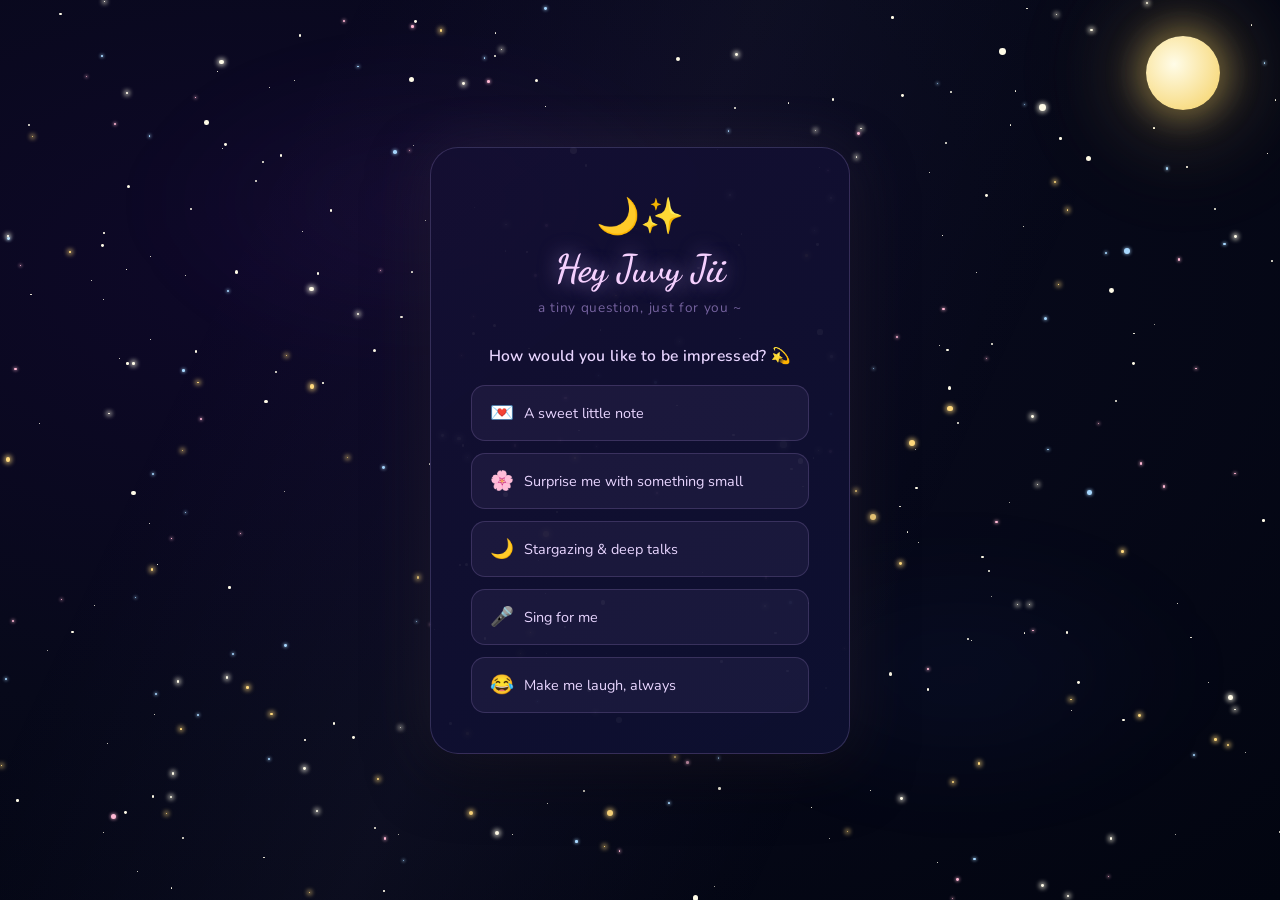
==== juvi.html @ a8e086d2 "this is something crazy" ====
<!DOCTYPE html>
<html lang="en">
<head>
  <meta charset="UTF-8" />
  <meta name="viewport" content="width=device-width, initial-scale=1.0"/>
  <title>Hey Juvy Jii 🌙</title>
  <link href="https://fonts.googleapis.com/css2?family=Dancing+Script:wght@600&family=Nunito:wght@300;400;600&display=swap" rel="stylesheet"/>
  <style>
    * { margin: 0; padding: 0; box-sizing: border-box; }

    :root {
      --night: #07091a;
      --deep: #0d1030;
      --glow: #c8a8f9;
      --soft: #f5d0fe;
      --blush: #fda4af;
      --star: #fffbe8;
      --text: #e8d5ff;
    }

    body {
      background: radial-gradient(ellipse at 20% 30%, #0e0828 0%, #07091a 50%, #020510 100%);
      min-height: 100vh;
      font-family: 'Nunito', sans-serif;
      display: flex;
      align-items: center;
      justify-content: center;
      overflow: hidden;
      position: relative;
    }

    /* Nebula clouds */
    .nebula {
      position: fixed;
      inset: 0;
      z-index: 0;
      pointer-events: none;
    }
    .nebula::before {
      content: '';
      position: absolute;
      top: 5%; left: 10%;
      width: 45vw; height: 35vh;
      background: radial-gradient(ellipse, rgba(120,60,200,0.07) 0%, transparent 70%);
      border-radius: 50%;
      filter: blur(30px);
    }
    .nebula::after {
      content: '';
      position: absolute;
      bottom: 10%; right: 5%;
      width: 40vw; height: 30vh;
      background: radial-gradient(ellipse, rgba(60,100,220,0.06) 0%, transparent 70%);
      border-radius: 50%;
      filter: blur(40px);
    }

    /* Stars layer */
    .stars {
      position: fixed;
      inset: 0;
      pointer-events: none;
      z-index: 1;
    }

    .star {
      position: absolute;
      background: var(--star);
      border-radius: 50%;
      animation: twinkle var(--dur) ease-in-out infinite alternate;
    }

    /* Big glowing stars */
    .star.big {
      box-shadow: 0 0 4px 2px rgba(255,251,232,0.6);
    }

    /* Colored stars */
    .star.blue  { background: #a8d8ff; box-shadow: 0 0 3px 1px rgba(168,216,255,0.5); }
    .star.pink  { background: #ffb8d4; box-shadow: 0 0 3px 1px rgba(255,184,212,0.5); }
    .star.gold  { background: #ffd97d; box-shadow: 0 0 4px 2px rgba(255,217,125,0.6); }

    @keyframes twinkle {
      from { opacity: 0.08; transform: scale(0.7); }
      to   { opacity: 1;    transform: scale(1.3); }
    }

    /* Multiple shooting stars */
    .shoot {
      position: fixed;
      height: 1.5px;
      background: linear-gradient(90deg, transparent, #fff, transparent);
      z-index: 1;
      opacity: 0;
    }
    .shoot:nth-child(1) {
      top: 8%; left: -5%; width: 160px;
      animation: shoot1 6s linear infinite;
    }
    .shoot:nth-child(2) {
      top: 20%; left: -5%; width: 120px;
      animation: shoot1 9s 3s linear infinite;
    }
    .shoot:nth-child(3) {
      top: 5%; left: -5%; width: 200px;
      animation: shoot1 7s 5s linear infinite;
    }

    @keyframes shoot1 {
      0%   { transform: translate(0,0) rotate(22deg); opacity:0; }
      8%   { opacity: 1; }
      55%  { opacity: 0; }
      100% { transform: translate(130vw, 45vh) rotate(22deg); opacity:0; }
    }

    /* Milky way stripe */
    .milky {
      position: fixed;
      top: 0; left: 0;
      width: 100%; height: 100%;
      background: linear-gradient(115deg,
        transparent 20%,
        rgba(180,160,255,0.025) 35%,
        rgba(200,180,255,0.04) 45%,
        rgba(180,160,255,0.025) 55%,
        transparent 70%
      );
      pointer-events: none;
      z-index: 1;
    }

    /* Moon */
    .moon {
      position: fixed;
      top: 36px;
      right: 60px;
      width: 74px;
      height: 74px;
      border-radius: 50%;
      background: radial-gradient(circle at 38% 38%, #fffce8, #f5d060);
      box-shadow:
        0 0 30px 10px rgba(245,208,96,0.35),
        0 0 80px 30px rgba(245,208,96,0.12),
        0 0 120px 50px rgba(245,208,96,0.06);
      animation: moonGlow 4s ease-in-out infinite alternate;
      z-index: 2;
    }
    @keyframes moonGlow {
      from { box-shadow: 0 0 30px 10px rgba(245,208,96,0.35), 0 0 80px 30px rgba(245,208,96,0.12), 0 0 120px 50px rgba(245,208,96,0.06); }
      to   { box-shadow: 0 0 55px 20px rgba(245,208,96,0.55), 0 0 110px 40px rgba(245,208,96,0.2),  0 0 160px 60px rgba(245,208,96,0.08); }
    }

    /* Card */
    .card {
      position: relative;
      z-index: 20;
      background: linear-gradient(145deg, rgba(20,15,50,0.95), rgba(13,16,48,0.97));
      border: 1px solid rgba(200, 168, 249, 0.2);
      border-radius: 28px;
      padding: 44px 40px 40px;
      max-width: 420px;
      width: 92%;
      box-shadow: 0 0 60px rgba(200,168,249,0.1), 0 20px 60px rgba(0,0,0,0.5);
      animation: fadeUp 1s ease forwards;
      opacity: 0;
      transform: translateY(30px);
    }
    @keyframes fadeUp {
      to { opacity: 1; transform: translateY(0); }
    }

    .emoji-top {
      font-size: 2.2rem;
      text-align: center;
      margin-bottom: 6px;
    }

    h1 {
      font-family: 'Dancing Script', cursive;
      font-size: 2.4rem;
      text-align: center;
      color: var(--soft);
      text-shadow: 0 0 20px rgba(200,168,249,0.6);
      margin-bottom: 6px;
    }

    .subtitle {
      text-align: center;
      font-size: 0.85rem;
      color: rgba(200,168,249,0.55);
      letter-spacing: 0.05em;
      margin-bottom: 28px;
    }

    .question {
      font-size: 0.98rem;
      color: var(--text);
      text-align: center;
      margin-bottom: 18px;
      font-weight: 600;
      letter-spacing: 0.02em;
    }

    .options {
      display: flex;
      flex-direction: column;
      gap: 12px;
    }

    .option {
      background: rgba(200, 168, 249, 0.06);
      border: 1px solid rgba(200, 168, 249, 0.18);
      border-radius: 14px;
      padding: 14px 18px;
      color: var(--text);
      font-family: 'Nunito', sans-serif;
      font-size: 0.9rem;
      cursor: pointer;
      text-align: left;
      transition: all 0.25s ease;
      display: flex;
      align-items: center;
      gap: 10px;
    }

    .option:hover {
      background: rgba(200, 168, 249, 0.15);
      border-color: rgba(200, 168, 249, 0.5);
      transform: translateX(4px);
      color: var(--soft);
    }

    .option.selected {
      background: linear-gradient(135deg, rgba(200,168,249,0.2), rgba(253,164,175,0.1));
      border-color: var(--glow);
      color: #fff;
    }

    .opt-icon { font-size: 1.2rem; }

    /* Reply */
    .reply {
      display: none;
      margin-top: 24px;
      text-align: center;
      animation: fadeUp 0.6s ease forwards;
    }

    .reply.show { display: block; }

    .reply-text {
      font-family: 'Dancing Script', cursive;
      font-size: 1.45rem;
      color: var(--blush);
      text-shadow: 0 0 14px rgba(253,164,175,0.5);
      line-height: 1.5;
    }

    .reply-sub {
      margin-top: 6px;
      font-size: 0.8rem;
      color: rgba(200,168,249,0.45);
    }

    .sparkle {
      font-size: 1.4rem;
      animation: pulse 1.5s ease infinite;
    }
    @keyframes pulse {
      0%,100% { transform: scale(1); }
      50%      { transform: scale(1.2); }
    }
  </style>
</head>
<body>

  <div class="nebula"></div>
  <div class="milky"></div>
  <div class="stars" id="stars"></div>
  <div class="shoot"></div>
  <div class="shoot"></div>
  <div class="shoot"></div>
  <div class="moon"></div>

  <div class="card">
    <div class="emoji-top">🌙✨</div>
    <h1>Hey Juvy Jii</h1>
    <p class="subtitle">a tiny question, just for you ~</p>

    <p class="question">How would you like to be impressed? 💫</p>

    <div class="options" id="options">
      <button class="option" onclick="pick(this, '💌 Aww, a sweet handwritten note goes straight to my heart!')">
        <span class="opt-icon">💌</span> A sweet little note
      </button>
      <button class="option" onclick="pick(this, '🌸 Yes please! Little surprises make everything better~')">
        <span class="opt-icon">🌸</span> Surprise me with something small
      </button>
      <button class="option" onclick="pick(this, '🌙 Aww stargazing together sounds magical...')">
        <span class="opt-icon">🌙</span> Stargazing & deep talks
      </button>
      <button class="option" onclick="pick(this, '🎤 Omg singing just for me?? That would be so sweet!')">
        <span class="opt-icon">🎤</span> Sing for me
      </button>
      <button class="option" onclick="pick(this, '😂 YES! Laughing together is the best feeling ever~')">
        <span class="opt-icon">😂</span> Make me laugh, always
      </button>
    </div>

    <div class="reply" id="reply">
      <div class="sparkle">🌟</div>
      <p class="reply-text" id="reply-text"></p>
      <p class="reply-sub">noted, Juvy Jii 🌙</p>
    </div>
  </div>

  <script>
    const container = document.getElementById('stars');

    const types = ['', '', '', '', 'big', 'blue', 'pink', 'gold'];

    for (let i = 0; i < 380; i++) {
      const x = Math.random() * 100;
      const y = Math.random() * 100;
      const size = Math.random();
      const isBig = size > 0.88;
      const r = isBig ? (Math.random() * 2 + 1.5) : (Math.random() * 1.2 + 0.3);
      const type = types[Math.floor(Math.random() * types.length)];

      const star = document.createElement('div');
      star.classList.add('star');
      if (type) star.classList.add(type);
      star.style.cssText = `
        left:${x}%; top:${y}%;
        width:${r*2}px; height:${r*2}px;
        --dur:${(Math.random()*3+1).toFixed(1)}s;
        animation-delay:${(Math.random()*5).toFixed(1)}s;
      `;
      container.appendChild(star);
    }

    // pick option
    function pick(btn, msg) {
      document.querySelectorAll('.option').forEach(o => o.classList.remove('selected'));
      btn.classList.add('selected');
      const reply = document.getElementById('reply');
      document.getElementById('reply-text').textContent = msg;
      reply.classList.add('show');
      reply.scrollIntoView({ behavior: 'smooth', block: 'nearest' });
    }
  </script>
</body>
</html>
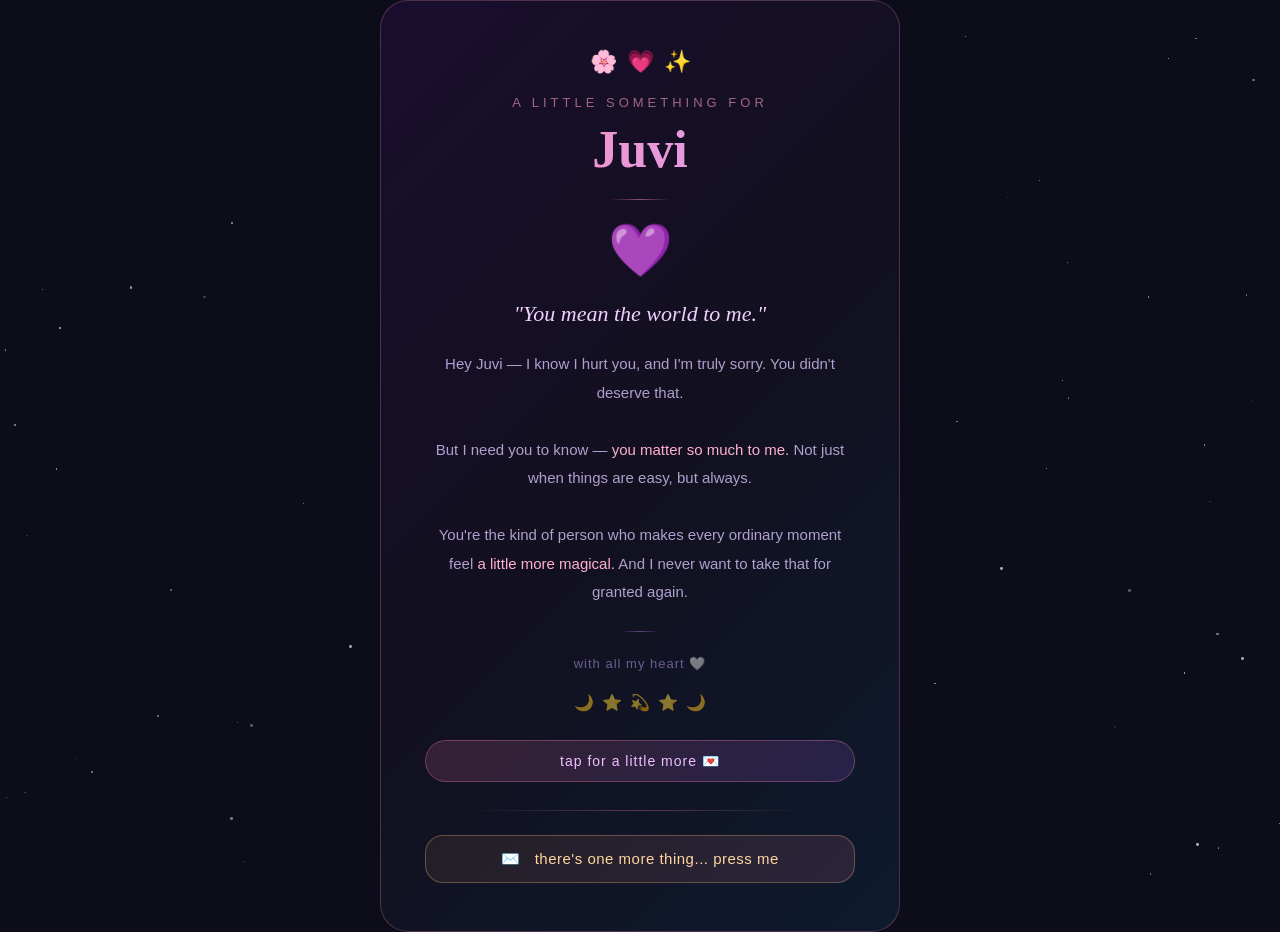
==== commit 090898f4: "juvi file" ====
--- a/juvi.html
+++ b/juvi.html
@@ -1,353 +1,302 @@
 <!DOCTYPE html>
 <html lang="en">
 <head>
-  <meta charset="UTF-8" />
-  <meta name="viewport" content="width=device-width, initial-scale=1.0"/>
-  <title>Hey Juvy Jii 🌙</title>
-  <link href="https://fonts.googleapis.com/css2?family=Dancing+Script:wght@600&family=Nunito:wght@300;400;600&display=swap" rel="stylesheet"/>
-  <style>
-    * { margin: 0; padding: 0; box-sizing: border-box; }
-
-    :root {
-      --night: #07091a;
-      --deep: #0d1030;
-      --glow: #c8a8f9;
-      --soft: #f5d0fe;
-      --blush: #fda4af;
-      --star: #fffbe8;
-      --text: #e8d5ff;
-    }
-
-    body {
-      background: radial-gradient(ellipse at 20% 30%, #0e0828 0%, #07091a 50%, #020510 100%);
-      min-height: 100vh;
-      font-family: 'Nunito', sans-serif;
-      display: flex;
-      align-items: center;
-      justify-content: center;
-      overflow: hidden;
-      position: relative;
-    }
-
-    /* Nebula clouds */
-    .nebula {
-      position: fixed;
-      inset: 0;
-      z-index: 0;
-      pointer-events: none;
-    }
-    .nebula::before {
-      content: '';
-      position: absolute;
-      top: 5%; left: 10%;
-      width: 45vw; height: 35vh;
-      background: radial-gradient(ellipse, rgba(120,60,200,0.07) 0%, transparent 70%);
-      border-radius: 50%;
-      filter: blur(30px);
-    }
-    .nebula::after {
-      content: '';
-      position: absolute;
-      bottom: 10%; right: 5%;
-      width: 40vw; height: 30vh;
-      background: radial-gradient(ellipse, rgba(60,100,220,0.06) 0%, transparent 70%);
-      border-radius: 50%;
-      filter: blur(40px);
-    }
-
-    /* Stars layer */
-    .stars {
-      position: fixed;
-      inset: 0;
-      pointer-events: none;
-      z-index: 1;
-    }
-
-    .star {
-      position: absolute;
-      background: var(--star);
-      border-radius: 50%;
-      animation: twinkle var(--dur) ease-in-out infinite alternate;
-    }
-
-    /* Big glowing stars */
-    .star.big {
-      box-shadow: 0 0 4px 2px rgba(255,251,232,0.6);
-    }
-
-    /* Colored stars */
-    .star.blue  { background: #a8d8ff; box-shadow: 0 0 3px 1px rgba(168,216,255,0.5); }
-    .star.pink  { background: #ffb8d4; box-shadow: 0 0 3px 1px rgba(255,184,212,0.5); }
-    .star.gold  { background: #ffd97d; box-shadow: 0 0 4px 2px rgba(255,217,125,0.6); }
-
-    @keyframes twinkle {
-      from { opacity: 0.08; transform: scale(0.7); }
-      to   { opacity: 1;    transform: scale(1.3); }
-    }
-
-    /* Multiple shooting stars */
-    .shoot {
-      position: fixed;
-      height: 1.5px;
-      background: linear-gradient(90deg, transparent, #fff, transparent);
-      z-index: 1;
-      opacity: 0;
-    }
-    .shoot:nth-child(1) {
-      top: 8%; left: -5%; width: 160px;
-      animation: shoot1 6s linear infinite;
-    }
-    .shoot:nth-child(2) {
-      top: 20%; left: -5%; width: 120px;
-      animation: shoot1 9s 3s linear infinite;
-    }
-    .shoot:nth-child(3) {
-      top: 5%; left: -5%; width: 200px;
-      animation: shoot1 7s 5s linear infinite;
-    }
-
-    @keyframes shoot1 {
-      0%   { transform: translate(0,0) rotate(22deg); opacity:0; }
-      8%   { opacity: 1; }
-      55%  { opacity: 0; }
-      100% { transform: translate(130vw, 45vh) rotate(22deg); opacity:0; }
-    }
-
-    /* Milky way stripe */
-    .milky {
-      position: fixed;
-      top: 0; left: 0;
-      width: 100%; height: 100%;
-      background: linear-gradient(115deg,
-        transparent 20%,
-        rgba(180,160,255,0.025) 35%,
-        rgba(200,180,255,0.04) 45%,
-        rgba(180,160,255,0.025) 55%,
-        transparent 70%
-      );
-      pointer-events: none;
-      z-index: 1;
-    }
-
-    /* Moon */
-    .moon {
-      position: fixed;
-      top: 36px;
-      right: 60px;
-      width: 74px;
-      height: 74px;
-      border-radius: 50%;
-      background: radial-gradient(circle at 38% 38%, #fffce8, #f5d060);
-      box-shadow:
-        0 0 30px 10px rgba(245,208,96,0.35),
-        0 0 80px 30px rgba(245,208,96,0.12),
-        0 0 120px 50px rgba(245,208,96,0.06);
-      animation: moonGlow 4s ease-in-out infinite alternate;
-      z-index: 2;
-    }
-    @keyframes moonGlow {
-      from { box-shadow: 0 0 30px 10px rgba(245,208,96,0.35), 0 0 80px 30px rgba(245,208,96,0.12), 0 0 120px 50px rgba(245,208,96,0.06); }
-      to   { box-shadow: 0 0 55px 20px rgba(245,208,96,0.55), 0 0 110px 40px rgba(245,208,96,0.2),  0 0 160px 60px rgba(245,208,96,0.08); }
-    }
-
-    /* Card */
-    .card {
-      position: relative;
-      z-index: 20;
-      background: linear-gradient(145deg, rgba(20,15,50,0.95), rgba(13,16,48,0.97));
-      border: 1px solid rgba(200, 168, 249, 0.2);
-      border-radius: 28px;
-      padding: 44px 40px 40px;
-      max-width: 420px;
-      width: 92%;
-      box-shadow: 0 0 60px rgba(200,168,249,0.1), 0 20px 60px rgba(0,0,0,0.5);
-      animation: fadeUp 1s ease forwards;
-      opacity: 0;
-      transform: translateY(30px);
-    }
-    @keyframes fadeUp {
-      to { opacity: 1; transform: translateY(0); }
-    }
-
-    .emoji-top {
-      font-size: 2.2rem;
-      text-align: center;
-      margin-bottom: 6px;
-    }
-
-    h1 {
-      font-family: 'Dancing Script', cursive;
-      font-size: 2.4rem;
-      text-align: center;
-      color: var(--soft);
-      text-shadow: 0 0 20px rgba(200,168,249,0.6);
-      margin-bottom: 6px;
-    }
-
-    .subtitle {
-      text-align: center;
-      font-size: 0.85rem;
-      color: rgba(200,168,249,0.55);
-      letter-spacing: 0.05em;
-      margin-bottom: 28px;
-    }
-
-    .question {
-      font-size: 0.98rem;
-      color: var(--text);
-      text-align: center;
-      margin-bottom: 18px;
-      font-weight: 600;
-      letter-spacing: 0.02em;
-    }
-
-    .options {
-      display: flex;
-      flex-direction: column;
-      gap: 12px;
-    }
-
-    .option {
-      background: rgba(200, 168, 249, 0.06);
-      border: 1px solid rgba(200, 168, 249, 0.18);
-      border-radius: 14px;
-      padding: 14px 18px;
-      color: var(--text);
-      font-family: 'Nunito', sans-serif;
-      font-size: 0.9rem;
-      cursor: pointer;
-      text-align: left;
-      transition: all 0.25s ease;
-      display: flex;
-      align-items: center;
-      gap: 10px;
-    }
-
-    .option:hover {
-      background: rgba(200, 168, 249, 0.15);
-      border-color: rgba(200, 168, 249, 0.5);
-      transform: translateX(4px);
-      color: var(--soft);
-    }
-
-    .option.selected {
-      background: linear-gradient(135deg, rgba(200,168,249,0.2), rgba(253,164,175,0.1));
-      border-color: var(--glow);
-      color: #fff;
-    }
-
-    .opt-icon { font-size: 1.2rem; }
-
-    /* Reply */
-    .reply {
-      display: none;
-      margin-top: 24px;
-      text-align: center;
-      animation: fadeUp 0.6s ease forwards;
-    }
-
-    .reply.show { display: block; }
-
-    .reply-text {
-      font-family: 'Dancing Script', cursive;
-      font-size: 1.45rem;
-      color: var(--blush);
-      text-shadow: 0 0 14px rgba(253,164,175,0.5);
-      line-height: 1.5;
-    }
-
-    .reply-sub {
-      margin-top: 6px;
-      font-size: 0.8rem;
-      color: rgba(200,168,249,0.45);
-    }
-
-    .sparkle {
-      font-size: 1.4rem;
-      animation: pulse 1.5s ease infinite;
-    }
-    @keyframes pulse {
-      0%,100% { transform: scale(1); }
-      50%      { transform: scale(1.2); }
-    }
-  </style>
+<meta charset="UTF-8">
+<meta name="viewport" content="width=device-width, initial-scale=1.0">
+<title>For Juvi 💜</title>
+<style>
+  * { margin: 0; padding: 0; box-sizing: border-box; }
+  body {
+    background: #0d0d1a;
+    min-height: 100vh;
+    display: flex;
+    align-items: center;
+    justify-content: center;
+    font-family: 'Georgia', serif;
+    overflow-x: hidden;
+    position: relative;
+  }
+  .stars { position: fixed; top:0; left:0; width:100%; height:100%; pointer-events:none; z-index:0; }
+  .star { position:absolute; background:white; border-radius:50%; animation: twinkle linear infinite; }
+  @keyframes twinkle {
+    0%,100% { opacity:0.1; transform:scale(1); }
+    50% { opacity:1; transform:scale(1.4); }
+  }
+  @keyframes floatHeart {
+    0%,100% { transform:translateY(0) scale(1); opacity:0.7; }
+    50% { transform:translateY(-18px) scale(1.1); opacity:1; }
+  }
+  @keyframes fadeInUp {
+    from { opacity:0; transform:translateY(30px); }
+    to { opacity:1; transform:translateY(0); }
+  }
+  @keyframes pulseGlow {
+    0%,100% { box-shadow: 0 0 30px rgba(255,120,160,0.2), 0 0 60px rgba(180,100,255,0.1); }
+    50% { box-shadow: 0 0 50px rgba(255,120,160,0.35), 0 0 100px rgba(180,100,255,0.2); }
+  }
+  @keyframes shimmer {
+    0% { background-position:-200% center; }
+    100% { background-position:200% center; }
+  }
+  @keyframes heartbeat {
+    0%,100% { transform:scale(1); }
+    25% { transform:scale(1.15); }
+    50% { transform:scale(1); }
+    75% { transform:scale(1.08); }
+  }
+  @keyframes popIn {
+    0% { transform:scale(0.5); opacity:0; }
+    70% { transform:scale(1.08); opacity:1; }
+    100% { transform:scale(1); opacity:1; }
+  }
+  @keyframes floatCup {
+    0%,100% { transform:translateY(0) rotate(-4deg); }
+    50% { transform:translateY(-10px) rotate(4deg); }
+  }
+  .card {
+    position:relative; z-index:10;
+    background: linear-gradient(135deg, #1a0e2e 0%, #12101f 50%, #0e1a2e 100%);
+    border: 1px solid rgba(255,140,180,0.25);
+    border-radius: 28px;
+    padding: 48px 44px;
+    max-width: 520px;
+    width: 92%;
+    text-align: center;
+    animation: fadeInUp 1s ease forwards, pulseGlow 4s ease-in-out infinite;
+  }
+  .top-hearts { display:flex; justify-content:center; gap:10px; margin-bottom:20px; }
+  .floating-heart { font-size:22px; animation:floatHeart ease-in-out infinite; display:inline-block; }
+  .floating-heart:nth-child(1) { animation-duration:2.8s; animation-delay:0s; }
+  .floating-heart:nth-child(2) { animation-duration:2.2s; animation-delay:0.4s; }
+  .floating-heart:nth-child(3) { animation-duration:3.1s; animation-delay:0.8s; }
+  .name-label { font-size:13px; letter-spacing:4px; text-transform:uppercase; color:rgba(255,160,190,0.6); margin-bottom:10px; font-family:sans-serif; }
+  .name {
+    font-size:52px; font-weight:700; font-family:'Georgia',serif;
+    background: linear-gradient(90deg, #ff8fb0, #d4a0ff, #ff8fb0);
+    background-size:200% auto;
+    -webkit-background-clip:text; -webkit-text-fill-color:transparent; background-clip:text;
+    animation: shimmer 3.5s linear infinite;
+    margin-bottom:6px;
+  }
+  .divider { width:60px; height:1px; background:linear-gradient(90deg,transparent,rgba(255,140,180,0.5),transparent); margin:20px auto; }
+  .main-heart { font-size:52px; display:block; margin:4px auto 16px; animation:heartbeat 1.8s ease-in-out infinite; }
+  .message-title { font-size:22px; color:#f0d0ff; font-family:'Georgia',serif; font-style:italic; margin-bottom:20px; line-height:1.5; }
+  .message-body { font-size:15px; color:rgba(220,200,255,0.78); line-height:1.9; font-family:sans-serif; font-weight:300; }
+  .message-body em { color:#ffb0d0; font-style:normal; font-weight:400; }
+  .divider2 { width:40px; height:1px; background:linear-gradient(90deg,transparent,rgba(200,140,255,0.4),transparent); margin:24px auto; }
+  .closing { font-size:13px; color:rgba(200,170,255,0.5); font-family:sans-serif; letter-spacing:1px; }
+  .bottom-sparkles { display:flex; justify-content:center; gap:8px; margin-top:22px; font-size:16px; opacity:0.5; }
+  .reveal-btn {
+    margin-top:28px;
+    background: linear-gradient(135deg, rgba(255,120,160,0.15), rgba(180,100,255,0.15));
+    border: 1px solid rgba(255,140,180,0.3);
+    border-radius:50px; padding:12px 30px;
+    color:#f0c0ff; font-size:14px; font-family:sans-serif;
+    cursor:pointer; letter-spacing:1px; transition:all 0.3s ease; display:block; width:100%;
+  }
+  .reveal-btn:hover { background:linear-gradient(135deg,rgba(255,120,160,0.28),rgba(180,100,255,0.28)); border-color:rgba(255,140,180,0.6); transform:translateY(-2px); }
+  .secret-msg {
+    display:none; margin-top:18px; padding:16px 20px;
+    background:rgba(255,120,160,0.08); border-radius:14px;
+    border:1px solid rgba(255,140,180,0.15);
+    font-size:14px; color:rgba(255,200,220,0.85); font-family:sans-serif; line-height:1.8;
+  }
+  .date-divider {
+    width: 80%; height:1px;
+    background:linear-gradient(90deg,transparent,rgba(255,140,180,0.3),transparent);
+    margin:28px auto 0;
+  }
+  .date-section { margin-top:24px; }
+  .date-envelope-btn {
+    display:inline-block; cursor:pointer;
+    background: linear-gradient(135deg, rgba(255,180,80,0.08), rgba(255,120,160,0.12));
+    border: 1px solid rgba(255,200,120,0.3);
+    border-radius:18px; padding:14px 28px;
+    color:#ffd6a0; font-size:15px; font-family:sans-serif;
+    letter-spacing:0.5px; transition:all 0.3s ease;
+    width:100%;
+  }
+  .date-envelope-btn:hover { transform:translateY(-3px) scale(1.02); border-color:rgba(255,200,120,0.6); }
+  .date-popup-overlay {
+    display:none;
+    position:fixed; top:0; left:0; width:100%; height:100%;
+    background:rgba(5,3,18,0.85);
+    z-index:100; align-items:center; justify-content:center;
+    backdrop-filter:blur(4px);
+  }
+  .date-popup-overlay.active { display:flex; }
+  .date-popup {
+    background: linear-gradient(135deg, #1e0f35, #12101f, #0f1d30);
+    border:1px solid rgba(255,200,120,0.35);
+    border-radius:28px; padding:42px 36px;
+    max-width:380px; width:88%; text-align:center;
+    animation: popIn 0.5s ease forwards;
+    position:relative;
+  }
+  .cup-emoji { font-size:54px; display:block; margin-bottom:12px; animation: floatCup 2.5s ease-in-out infinite; }
+  .date-popup h2 {
+    font-size:28px; font-family:'Georgia',serif;
+    background: linear-gradient(90deg, #ffd6a0, #ffb0d0, #d4a0ff);
+    background-size:200% auto;
+    -webkit-background-clip:text; -webkit-text-fill-color:transparent; background-clip:text;
+    animation: shimmer 3s linear infinite;
+    margin-bottom:10px;
+  }
+  .date-popup p { font-size:14px; color:rgba(220,200,255,0.75); font-family:sans-serif; line-height:1.85; margin-bottom:22px; }
+  .date-popup p em { color:#ffd6a0; font-style:normal; }
+  .date-btns { display:flex; gap:10px; justify-content:center; flex-wrap:wrap; }
+  .yes-btn {
+    background: linear-gradient(135deg, rgba(255,160,80,0.2), rgba(255,100,150,0.2));
+    border:1px solid rgba(255,180,100,0.4);
+    border-radius:50px; padding:11px 28px;
+    color:#ffd6a0; font-size:14px; font-family:sans-serif;
+    cursor:pointer; transition:all 0.3s ease; letter-spacing:0.5px;
+  }
+  .yes-btn:hover { transform:scale(1.06); border-color:rgba(255,180,100,0.8); }
+  .no-btn {
+    background:transparent;
+    border:1px solid rgba(200,180,255,0.2);
+    border-radius:50px; padding:11px 28px;
+    color:rgba(200,180,255,0.45); font-size:14px; font-family:sans-serif;
+    cursor:pointer; transition:all 0.3s ease; letter-spacing:0.5px;
+    position:relative;
+  }
+  .close-popup-btn {
+    position:absolute; top:14px; right:18px;
+    background:none; border:none; color:rgba(200,170,255,0.35);
+    font-size:20px; cursor:pointer; line-height:1; transition: color 0.2s;
+  }
+  .close-popup-btn:hover { color:rgba(255,140,180,0.7); }
+  .yes-response {
+    display:none; margin-top:16px;
+    font-size:15px; color:#ffd6a0; font-family:'Georgia',serif;
+    font-style:italic; animation: fadeInUp 0.5s ease forwards;
+  }
+</style>
 </head>
 <body>
 
-  <div class="nebula"></div>
-  <div class="milky"></div>
-  <div class="stars" id="stars"></div>
-  <div class="shoot"></div>
-  <div class="shoot"></div>
-  <div class="shoot"></div>
-  <div class="moon"></div>
-
-  <div class="card">
-    <div class="emoji-top">🌙✨</div>
-    <h1>Hey Juvy Jii</h1>
-    <p class="subtitle">a tiny question, just for you ~</p>
-
-    <p class="question">How would you like to be impressed? 💫</p>
-
-    <div class="options" id="options">
-      <button class="option" onclick="pick(this, '💌 Aww, a sweet handwritten note goes straight to my heart!')">
-        <span class="opt-icon">💌</span> A sweet little note
-      </button>
-      <button class="option" onclick="pick(this, '🌸 Yes please! Little surprises make everything better~')">
-        <span class="opt-icon">🌸</span> Surprise me with something small
-      </button>
-      <button class="option" onclick="pick(this, '🌙 Aww stargazing together sounds magical...')">
-        <span class="opt-icon">🌙</span> Stargazing & deep talks
-      </button>
-      <button class="option" onclick="pick(this, '🎤 Omg singing just for me?? That would be so sweet!')">
-        <span class="opt-icon">🎤</span> Sing for me
-      </button>
-      <button class="option" onclick="pick(this, '😂 YES! Laughing together is the best feeling ever~')">
-        <span class="opt-icon">😂</span> Make me laugh, always
-      </button>
+<div class="stars" id="stars"></div>
+
+<div class="card">
+  <div class="top-hearts">
+    <span class="floating-heart">🌸</span>
+    <span class="floating-heart">💗</span>
+    <span class="floating-heart">✨</span>
+  </div>
+
+  <p class="name-label">a little something for</p>
+  <h1 class="name">Juvi</h1>
+
+  <div class="divider"></div>
+
+  <span class="main-heart">💜</span>
+
+  <p class="message-title">"You mean the world to me."</p>
+
+  <p class="message-body">
+    Hey Juvi — I know I hurt you, and I'm truly sorry.
+    You didn't deserve that.<br><br>
+    But I need you to know — <em>you matter so much to me.</em>
+    Not just when things are easy, but always.<br><br>
+    You're the kind of person who makes every ordinary moment feel
+    <em>a little more magical.</em>
+    And I never want to take that for granted again.
+  </p>
+
+  <div class="divider2"></div>
+
+  <p class="closing">with all my heart 🤍</p>
+
+  <div class="bottom-sparkles">
+    <span>🌙</span><span>⭐</span><span>💫</span><span>⭐</span><span>🌙</span>
+  </div>
+
+  <button class="reveal-btn" id="secretBtn" onclick="revealSecret()">tap for a little more 💌</button>
+  <div class="secret-msg" id="secretMsg">
+    I know sorry isn't always enough — but I promise to do better,
+    to be better, <em>for you.</em>
+    Because you're not just my bestie, you're one of the most
+    special people in my world. 🌍✨
+  </div>
+
+  <div class="date-divider"></div>
+  <div class="date-section">
+    <button class="date-envelope-btn" onclick="openDatePopup()">
+      ✉️ &nbsp; there's one more thing... press me
+    </button>
+  </div>
+</div>
+
+<!-- DATE POPUP -->
+<div class="date-popup-overlay" id="dateOverlay">
+  <div class="date-popup">
+    <button class="close-popup-btn" onclick="closeDatePopup()">✕</button>
+    <span class="cup-emoji">☕</span>
+    <h2>wanna go on a date?</h2>
+    <p>
+      just you and me, <em>coffee in hand</em>, talking about everything and nothing —<br>
+      the kind of long, cozy conversation that feels like home. 🌙<br><br>
+      because honestly, <em>your company is my favorite place to be.</em>
+    </p>
+    <div class="date-btns">
+      <button class="yes-btn" onclick="sayYes()">yes, obviously! ☕💜</button>
+      <button class="no-btn" id="noBtn" onmouseover="moveNoBtn(this)" onclick="moveNoBtn(this)">maybe not...</button>
     </div>
-
-    <div class="reply" id="reply">
-      <div class="sparkle">🌟</div>
-      <p class="reply-text" id="reply-text"></p>
-      <p class="reply-sub">noted, Juvy Jii 🌙</p>
+    <div class="yes-response" id="yesResponse">
+      yayyyy!! 🎉 can't wait, Juvi. it's gonna be the best. 💜☕✨
     </div>
   </div>
-
-  <script>
-    const container = document.getElementById('stars');
-
-    const types = ['', '', '', '', 'big', 'blue', 'pink', 'gold'];
-
-    for (let i = 0; i < 380; i++) {
-      const x = Math.random() * 100;
-      const y = Math.random() * 100;
-      const size = Math.random();
-      const isBig = size > 0.88;
-      const r = isBig ? (Math.random() * 2 + 1.5) : (Math.random() * 1.2 + 0.3);
-      const type = types[Math.floor(Math.random() * types.length)];
-
-      const star = document.createElement('div');
-      star.classList.add('star');
-      if (type) star.classList.add(type);
-      star.style.cssText = `
-        left:${x}%; top:${y}%;
-        width:${r*2}px; height:${r*2}px;
-        --dur:${(Math.random()*3+1).toFixed(1)}s;
-        animation-delay:${(Math.random()*5).toFixed(1)}s;
-      `;
-      container.appendChild(star);
-    }
-
-    // pick option
-    function pick(btn, msg) {
-      document.querySelectorAll('.option').forEach(o => o.classList.remove('selected'));
-      btn.classList.add('selected');
-      const reply = document.getElementById('reply');
-      document.getElementById('reply-text').textContent = msg;
-      reply.classList.add('show');
-      reply.scrollIntoView({ behavior: 'smooth', block: 'nearest' });
-    }
-  </script>
+</div>
+
+<script>
+  const starsContainer = document.getElementById('stars');
+  for (let i = 0; i < 90; i++) {
+    const star = document.createElement('div');
+    star.classList.add('star');
+    const size = Math.random() * 2.5 + 0.5;
+    star.style.cssText = `width:${size}px;height:${size}px;top:${Math.random()*100}%;left:${Math.random()*100}%;animation-duration:${Math.random()*4+2}s;animation-delay:${Math.random()*5}s;opacity:${Math.random()*0.6+0.1};`;
+    starsContainer.appendChild(star);
+  }
+
+  function revealSecret() {
+    const msg = document.getElementById('secretMsg');
+    const btn = document.getElementById('secretBtn');
+    msg.style.display = 'block';
+    btn.textContent = '💗 always here for you';
+    btn.style.opacity = '0.6';
+    btn.style.cursor = 'default';
+    btn.onclick = null;
+  }
+
+  function openDatePopup() {
+    document.getElementById('dateOverlay').classList.add('active');
+  }
+  function closeDatePopup() {
+    document.getElementById('dateOverlay').classList.remove('active');
+  }
+  document.getElementById('dateOverlay').addEventListener('click', function(e) {
+    if (e.target === this) closeDatePopup();
+  });
+
+  function sayYes() {
+    document.querySelector('.date-btns').style.display = 'none';
+    document.getElementById('yesResponse').style.display = 'block';
+  }
+
+  function moveNoBtn(btn) {
+    const popup = btn.closest('.date-popup');
+    const pr = popup.getBoundingClientRect();
+    const br = btn.getBoundingClientRect();
+    const maxX = pr.width - br.width - 20;
+    const maxY = pr.height - br.height - 20;
+    const rx = Math.floor(Math.random() * maxX) + 10;
+    const ry = Math.floor(Math.random() * maxY) + 10;
+    btn.style.position = 'absolute';
+    btn.style.left = rx + 'px';
+    btn.style.top = ry + 'px';
+    btn.style.transition = 'all 0.2s ease';
+  }
+</script>
 </body>
 </html>
